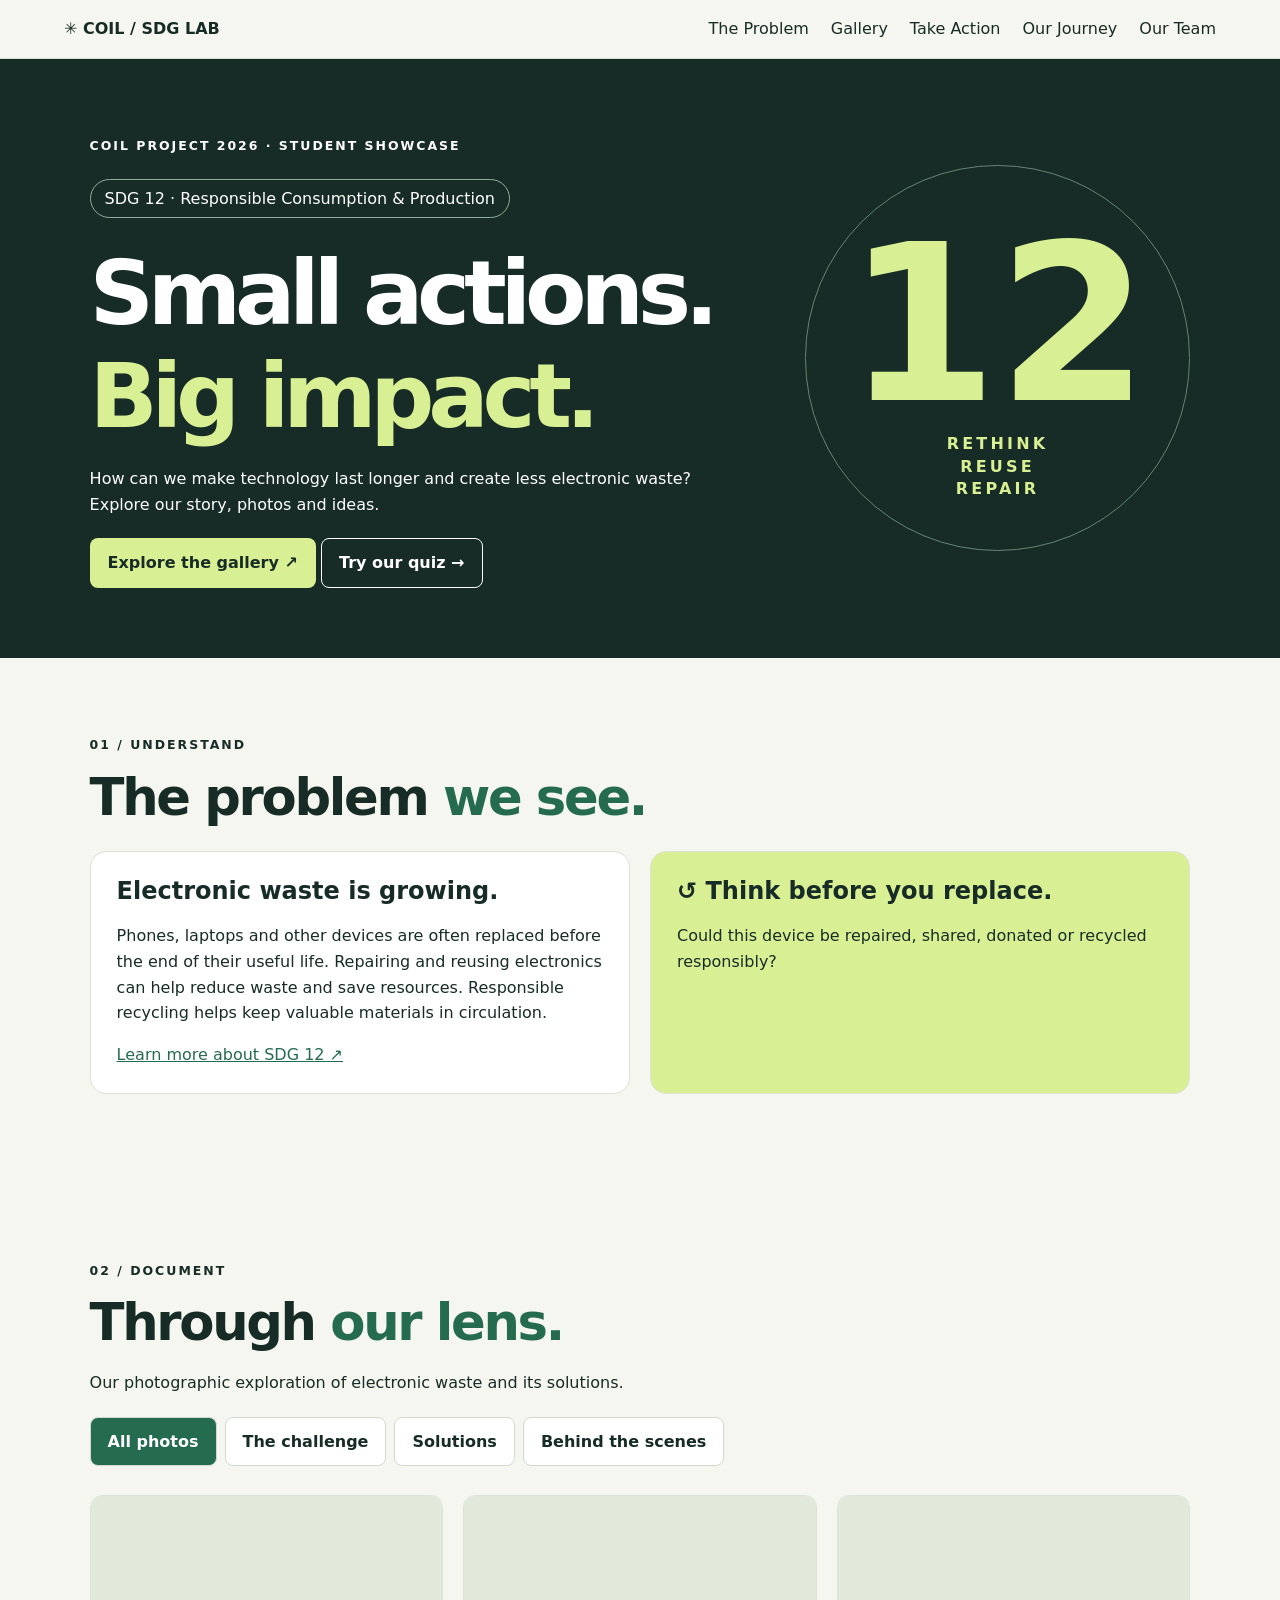
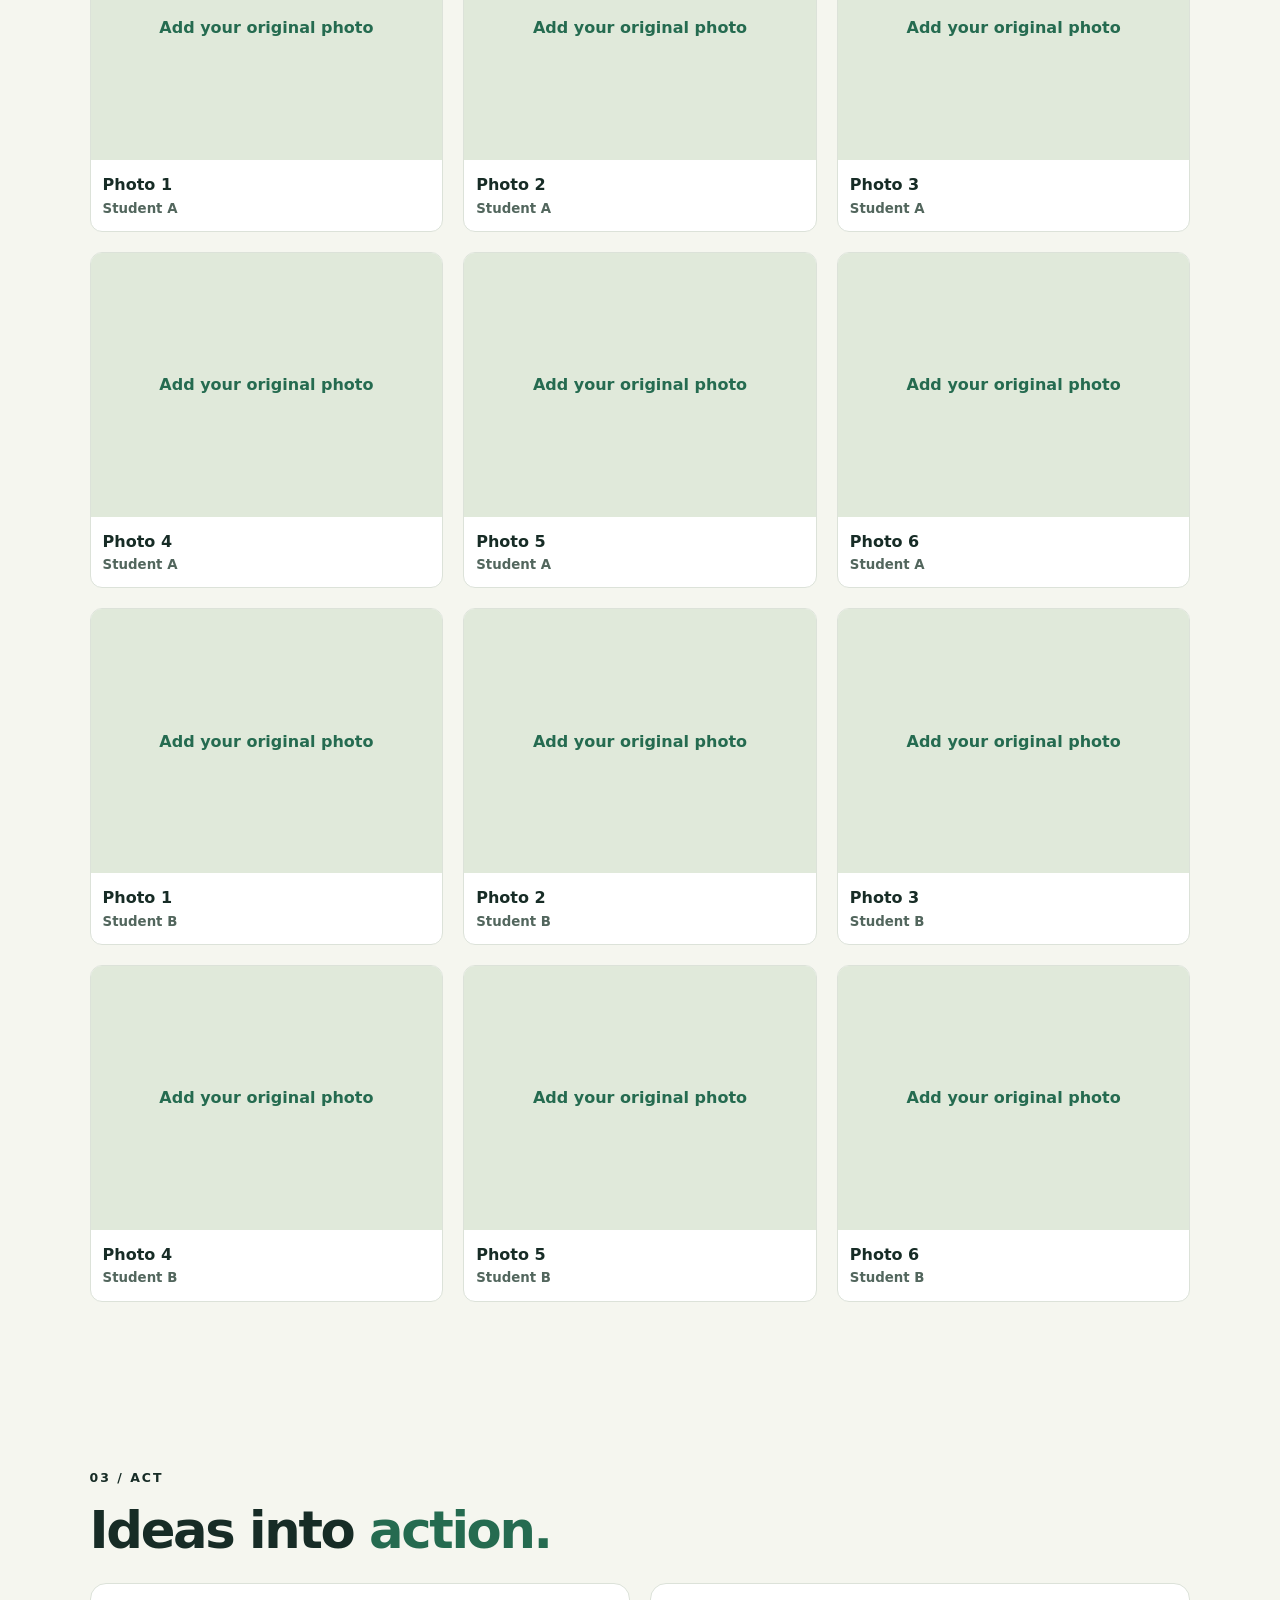
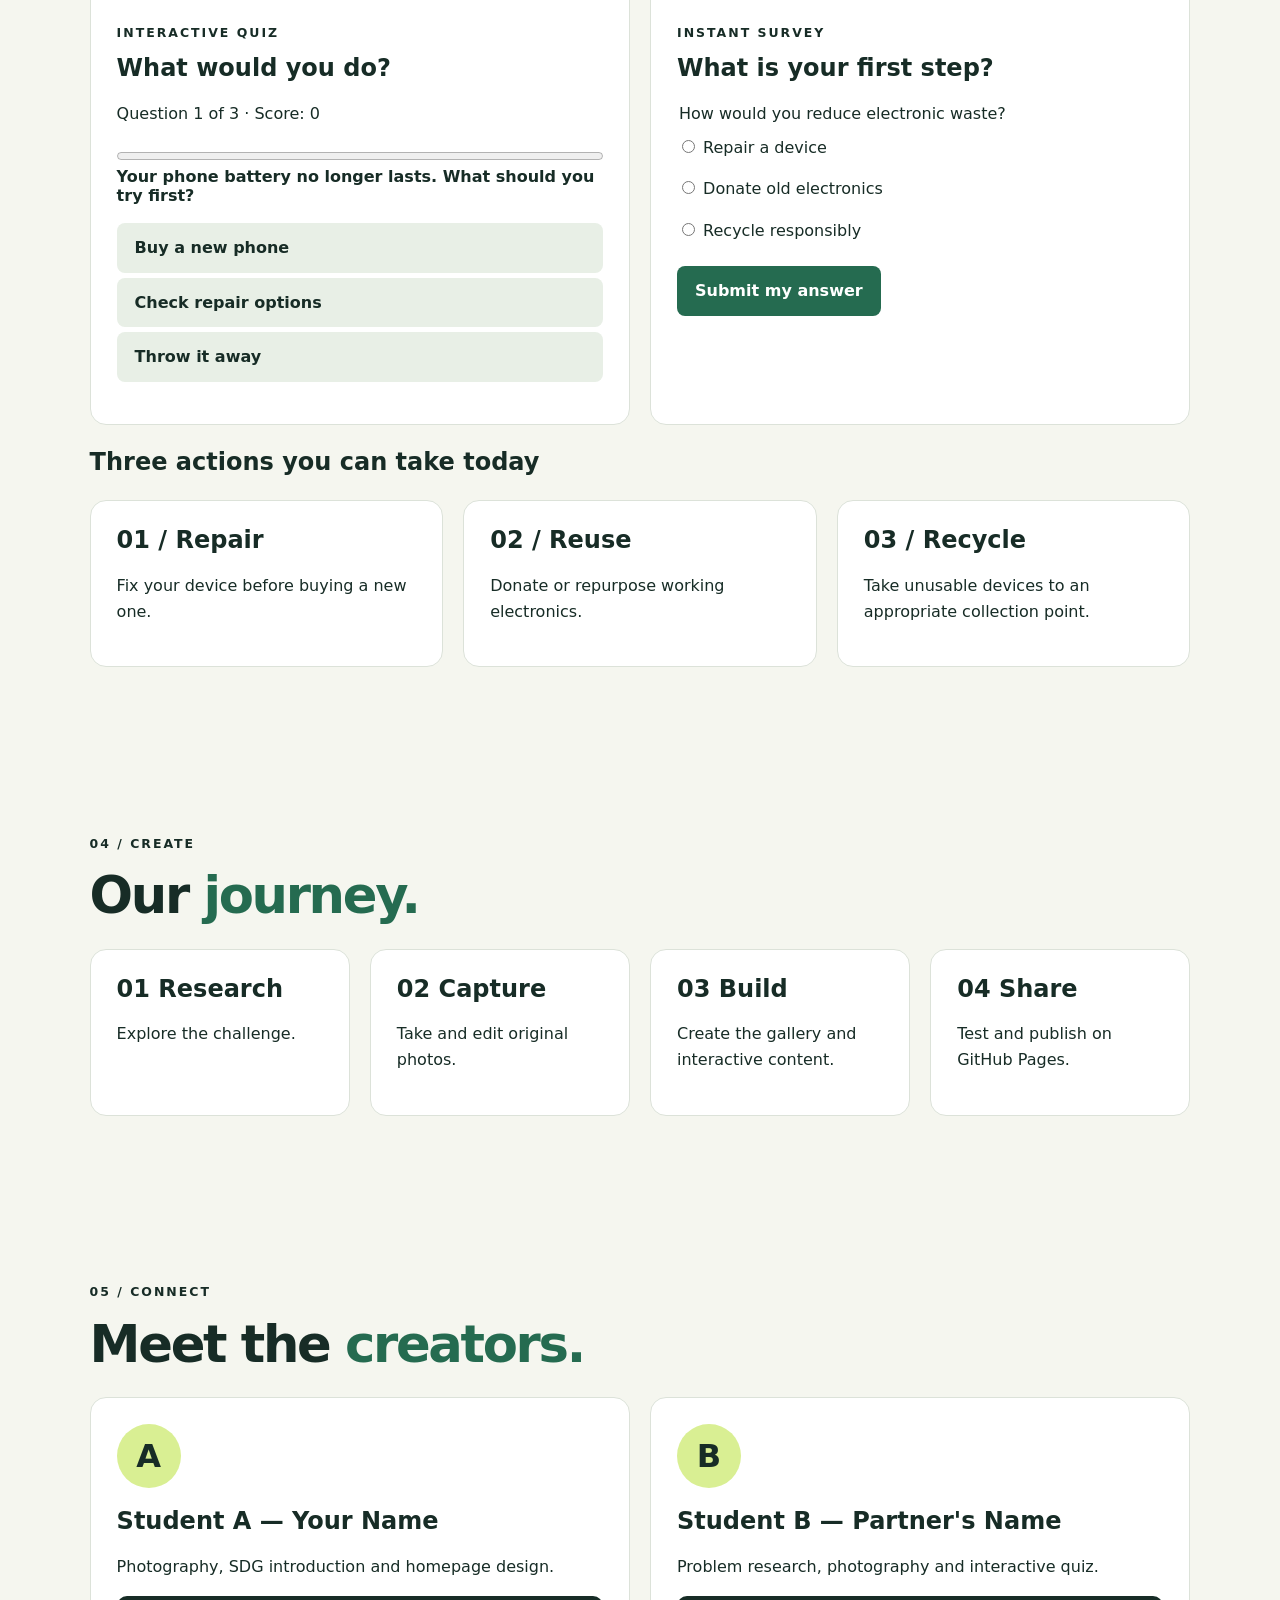
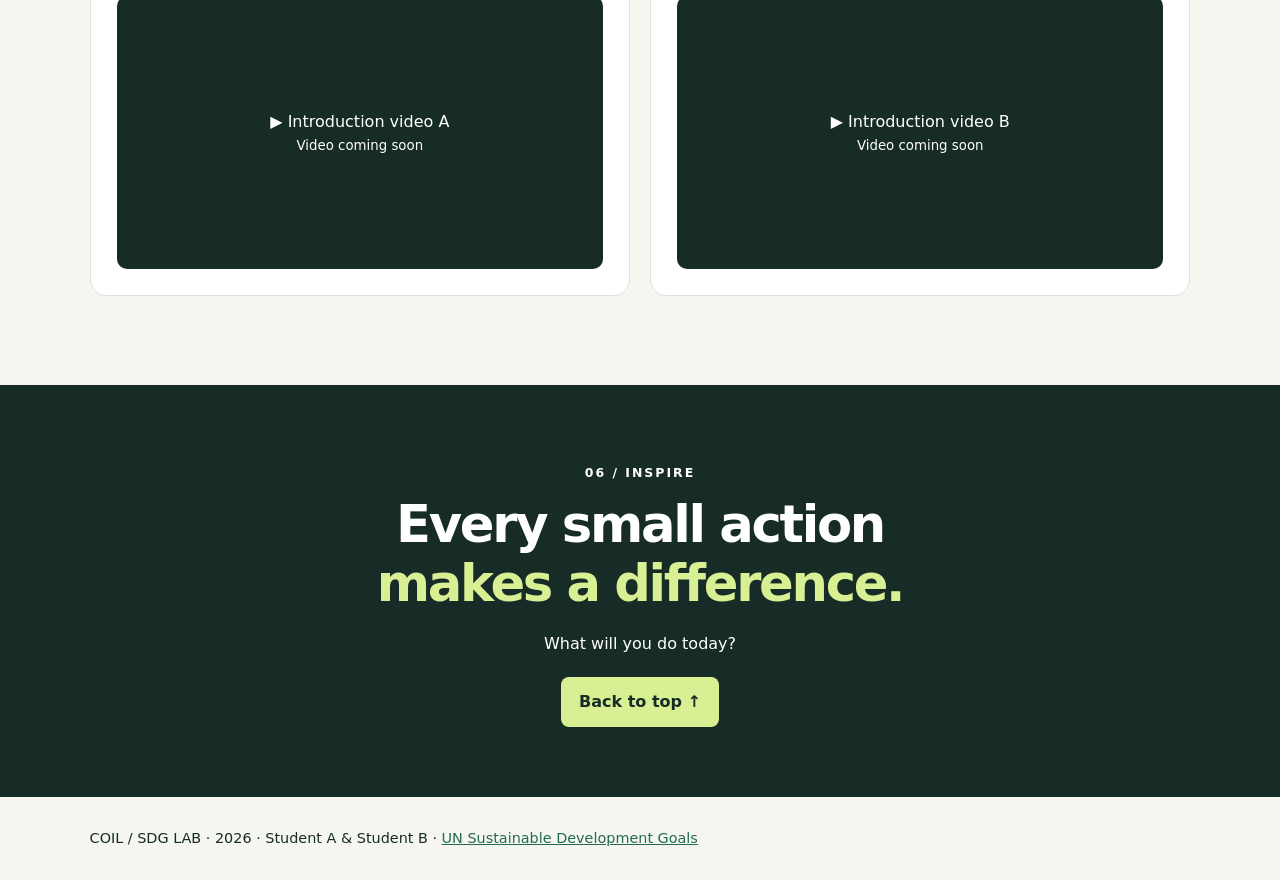
==== index.html @ 3cc5feb0 "Add files via upload" ====
<!DOCTYPE html>
<html lang="en"><head><meta charset="UTF-8"><meta name="viewport" content="width=device-width, initial-scale=1"><title>Our SDG Story | COIL 2026</title><link rel="stylesheet" href="style.css"><script src="gallery-data.js" defer></script><script src="script.js" defer></script></head><body>
<header><a class="brand" href="#home">✳ COIL / SDG LAB</a><button id="menu" aria-expanded="false" aria-controls="nav">☰ Menu</button><nav id="nav"><a href="#problem">The Problem</a><a href="#gallery">Gallery</a><a href="#solutions">Take Action</a><a href="#journey">Our Journey</a><a href="#team">Our Team</a></nav></header>
<main><section class="hero" id="home"><div><p class="kicker">COIL PROJECT 2026 · STUDENT SHOWCASE</p><span class="chip">SDG 12 · Responsible Consumption &amp; Production</span><h1>Small actions.<br><em>Big impact.</em></h1><p>How can we make technology last longer and create less electronic waste? Explore our story, photos and ideas.</p><a class="btn" href="#gallery">Explore the gallery ↗</a> <a class="btn outline" href="#solutions">Try our quiz →</a></div><div class="hero-art" aria-hidden="true">12<span>RETHINK<br>REUSE<br>REPAIR</span></div></section>
<section id="problem"><p class="kicker">01 / UNDERSTAND</p><h2>The problem <em>we see.</em></h2><div class="grid two"><article><h3>Electronic waste is growing.</h3><p>Phones, laptops and other devices are often replaced before the end of their useful life. Repairing and reusing electronics can help reduce waste and save resources. Responsible recycling helps keep valuable materials in circulation.</p><a href="https://sdgs.un.org/goals/goal12" target="_blank" rel="noopener">Learn more about SDG 12 ↗</a></article><article class="accent"><h3>↺ Think before you replace.</h3><p>Could this device be repaired, shared, donated or recycled responsibly?</p></article></div></section>
<section id="gallery"><p class="kicker">02 / DOCUMENT</p><h2>Through <em>our lens.</em></h2><p>Our photographic exploration of electronic waste and its solutions.</p><div class="filters" aria-label="Filter photographs"><button data-filter="all" aria-pressed="true">All photos</button><button data-filter="challenge" aria-pressed="false">The challenge</button><button data-filter="solutions" aria-pressed="false">Solutions</button><button data-filter="behind" aria-pressed="false">Behind the scenes</button></div><div id="photo-grid" class="grid photos"></div><dialog id="lightbox"><button id="close" aria-label="Close photo">×</button><img id="large-photo" alt=""><p id="caption"></p></dialog></section>
<section id="solutions"><p class="kicker">03 / ACT</p><h2>Ideas into <em>action.</em></h2><div class="grid two"><article><p class="kicker">INTERACTIVE QUIZ</p><h3>What would you do?</h3><p id="quiz-progress"></p><progress id="quiz-bar" max="3" value="0"></progress><h4 id="quiz-question"></h4><div id="quiz-options"></div><p id="feedback" aria-live="polite"></p><button id="next" hidden>Next →</button><button id="restart" hidden>Try again ↻</button></article><article><p class="kicker">INSTANT SURVEY</p><h3>What is your first step?</h3><form id="poll"><fieldset><legend>How would you reduce electronic waste?</legend><label><input required type="radio" name="vote" value="Repair"> Repair a device</label><label><input type="radio" name="vote" value="Donate"> Donate old electronics</label><label><input type="radio" name="vote" value="Recycle"> Recycle responsibly</label></fieldset><button type="submit">Submit my answer</button></form><div id="results" aria-live="polite" hidden><p>Demo results — this browser only.</p><div id="bars"></div><button id="reset">Reset demo votes</button></div></article></div><h3>Three actions you can take today</h3><div class="grid three"><article><h3>01 / Repair</h3><p>Fix your device before buying a new one.</p></article><article><h3>02 / Reuse</h3><p>Donate or repurpose working electronics.</p></article><article><h3>03 / Recycle</h3><p>Take unusable devices to an appropriate collection point.</p></article></div></section>
<section id="journey"><p class="kicker">04 / CREATE</p><h2>Our <em>journey.</em></h2><div class="grid four"><article><h3>01 Research</h3><p>Explore the challenge.</p></article><article><h3>02 Capture</h3><p>Take and edit original photos.</p></article><article><h3>03 Build</h3><p>Create the gallery and interactive content.</p></article><article><h3>04 Share</h3><p>Test and publish on GitHub Pages.</p></article></div></section>
<section id="team"><p class="kicker">05 / CONNECT</p><h2>Meet the <em>creators.</em></h2><div class="grid two"><article><div class="avatar">A</div><h3>Student A — Your Name</h3><p>Photography, SDG introduction and homepage design.</p><!-- Replace this placeholder with your video iframe or video element. --><div class="video">▶ Introduction video A<br><small>Video coming soon</small></div></article><article><div class="avatar">B</div><h3>Student B — Partner's Name</h3><p>Problem research, photography and interactive quiz.</p><!-- Replace this placeholder with your video iframe or video element. --><div class="video">▶ Introduction video B<br><small>Video coming soon</small></div></article></div></section>
<section class="closing"><p class="kicker">06 / INSPIRE</p><h2>Every small action<br><em>makes a difference.</em></h2><p>What will you do today?</p><a class="btn" href="#home">Back to top ↑</a></section></main><footer>COIL / SDG LAB · 2026 · Student A &amp; Student B · <a href="https://sdgs.un.org/goals">UN Sustainable Development Goals</a></footer></body></html>
---- style.css ----
:root{--ink:#172c26;--green:#256b50;--lime:#d9ef93;--paper:#f5f6ef;--white:#fff}*{box-sizing:border-box}html{scroll-behavior:smooth;scroll-padding-top:80px}body{margin:0;background:var(--paper);color:var(--ink);font:16px/1.6 system-ui,sans-serif}header{position:sticky;top:0;z-index:3;background:var(--paper);display:flex;justify-content:space-between;align-items:center;padding:16px 5%;border-bottom:1px solid #d8dfd6;gap:20px}a{color:var(--green)}header a{text-decoration:none;color:var(--ink)}.brand{font-weight:900;white-space:nowrap}nav{display:flex;gap:22px}#menu{display:none}section{padding:65px 7%;max-width:1500px;margin:auto}h1,h2,h3,h4{line-height:1.15;margin:0 0 18px}h1{font-size:clamp(3rem,7vw,7rem);letter-spacing:-.07em}h2{font-size:clamp(2rem,4vw,4rem);letter-spacing:-.045em}h3{font-size:1.5rem}em{font-style:normal;color:var(--green)}.hero,.closing{background:var(--ink);color:white;max-width:none}.hero{display:grid;grid-template-columns:1.4fr .8fr;align-items:center;gap:40px;min-height:550px}.hero em,.closing em{color:var(--lime)}.hero p{max-width:650px}.hero-art{font-size:clamp(5rem,17vw,15rem);line-height:1;font-weight:900;color:var(--lime);border:1px solid #658477;border-radius:50%;aspect-ratio:1;display:grid;place-content:center;text-align:center}.hero-art span{font-size:1rem;letter-spacing:.2em;line-height:1.4}.kicker{font-size:.78rem;font-weight:800;letter-spacing:.16em}.chip{display:inline-block;border:1px solid #90ad9e;border-radius:30px;padding:6px 14px;margin:10px 0 24px}.btn,button{display:inline-block;background:var(--green);color:white;border:1px solid transparent;border-radius:8px;padding:11px 17px;font:inherit;font-weight:650;text-decoration:none;cursor:pointer;margin:5px 0}.hero .btn,.closing .btn{background:var(--lime);color:var(--ink)}.hero .outline{background:transparent;color:white;border-color:white}button:hover,.btn:hover{filter:brightness(.9)}button:focus-visible,a:focus-visible{outline:3px solid #d18b22;outline-offset:3px}.grid{display:grid;gap:20px;margin:24px 0}.two{grid-template-columns:repeat(2,minmax(0,1fr))}.three,.photos{grid-template-columns:repeat(3,minmax(0,1fr))}.four{grid-template-columns:repeat(4,minmax(0,1fr))}article{background:white;border:1px solid #dce2d9;border-radius:16px;padding:26px}.accent{background:var(--lime)}.filters{display:flex;flex-wrap:wrap;gap:8px}.filters button{background:white;color:var(--ink);border-color:#d0d9d0}.filters button[aria-pressed=true]{background:var(--green);color:white}.photo{padding:0;overflow:hidden;text-align:left;color:var(--ink);background:white;border:1px solid #dce2d9;width:100%;margin:0;border-radius:12px}.photo img{display:block;width:100%;aspect-ratio:4/3;object-fit:cover}.photo span{display:block;padding:12px}.photo small{display:block;color:#52665d}.placeholder{display:grid;place-content:center;aspect-ratio:4/3;background:#e0e9da;text-align:center;padding:20px;color:var(--green)}dialog{border:0;border-radius:15px;max-width:min(90vw,850px);width:850px;background:var(--paper);color:var(--ink)}dialog::backdrop{background:#000b}dialog img{width:100%;max-height:70vh;object-fit:contain}#close{float:right}#quiz-options button{display:block;width:100%;text-align:left;background:#e8efe6;color:var(--ink)}#quiz-options button.correct{background:#bce6ba}#quiz-options button.wrong{background:#f5c4bf}progress{width:100%;accent-color:var(--green)}fieldset{border:0;padding:0;margin:0 0 10px}label{display:block;padding:8px 0}.bar{background:#e1e9df;border-radius:8px;overflow:hidden;height:12px;margin-bottom:12px}.bar div{height:100%;background:var(--green)}.avatar{background:var(--lime);border-radius:50%;width:64px;height:64px;display:grid;place-items:center;font-size:2rem;font-weight:900;margin-bottom:20px}.video{background:var(--ink);color:white;aspect-ratio:16/9;display:grid;place-content:center;text-align:center;border-radius:10px}iframe,video{width:100%;aspect-ratio:16/9;border:0}.closing{text-align:center}footer{padding:30px 7%;font-size:.9rem}[hidden]{display:none!important}@media(max-width:800px){#menu{display:block}nav{display:none;position:absolute;top:100%;left:0;right:0;background:var(--paper);padding:20px;flex-direction:column}nav.open{display:flex}.hero{grid-template-columns:1fr}.hero-art{max-width:230px}.photos,.four,.three{grid-template-columns:repeat(2,minmax(0,1fr))}}@media(max-width:500px){.two,.three,.four,.photos{grid-template-columns:1fr}section{padding:45px 6%}article{padding:20px}}@media(prefers-reduced-motion:reduce){html{scroll-behavior:auto}}
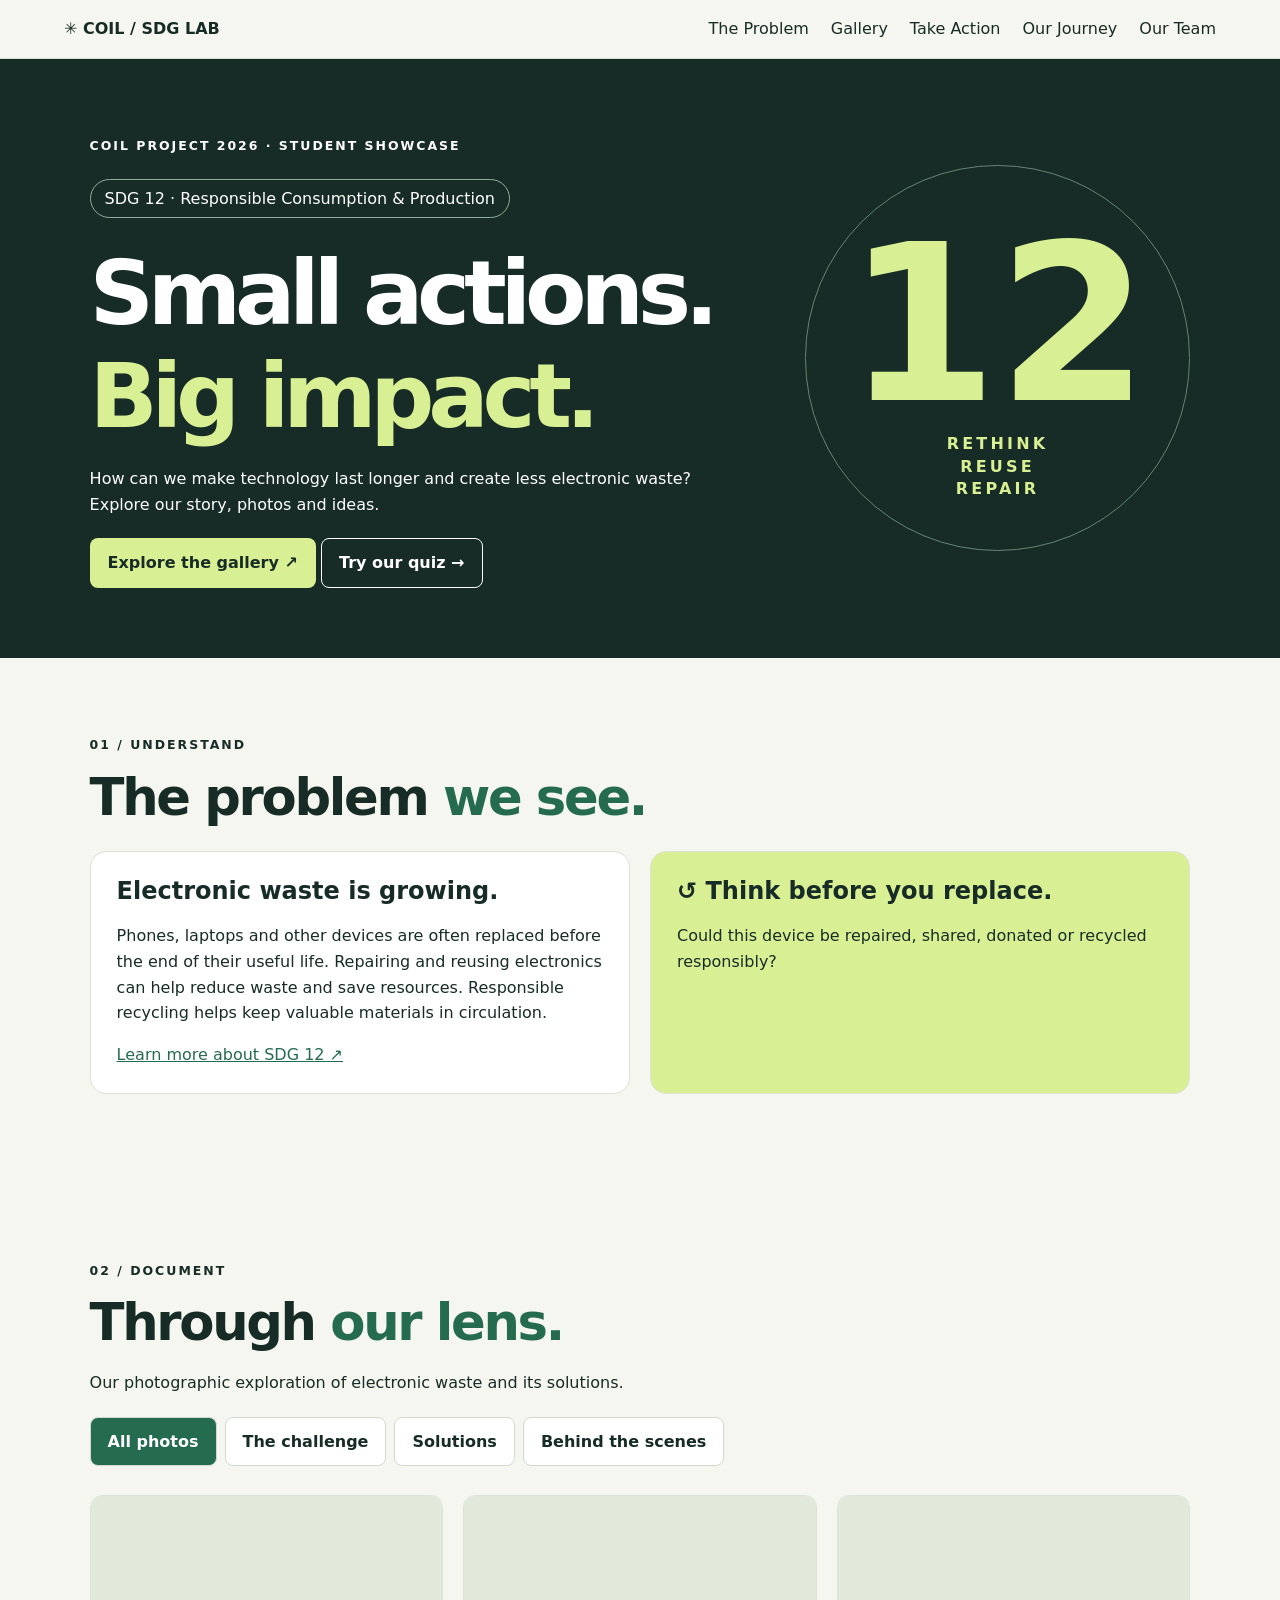
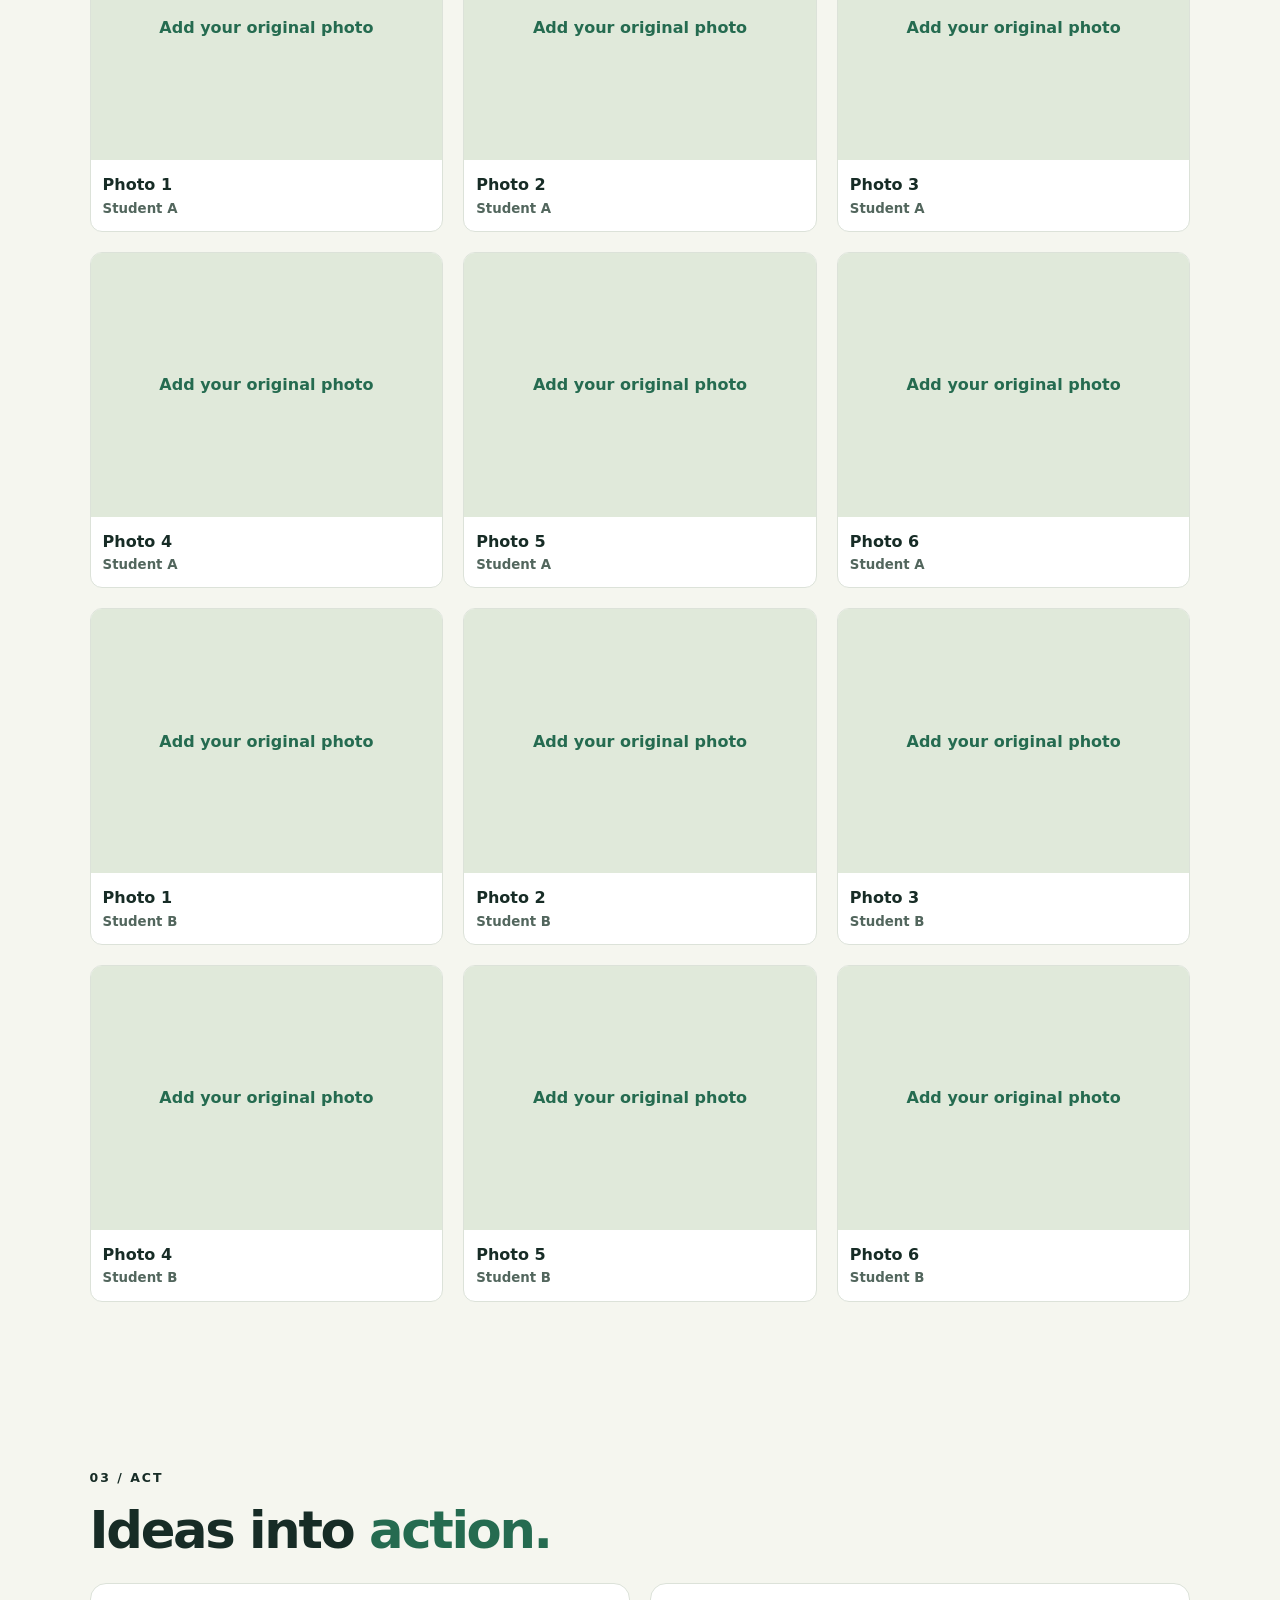
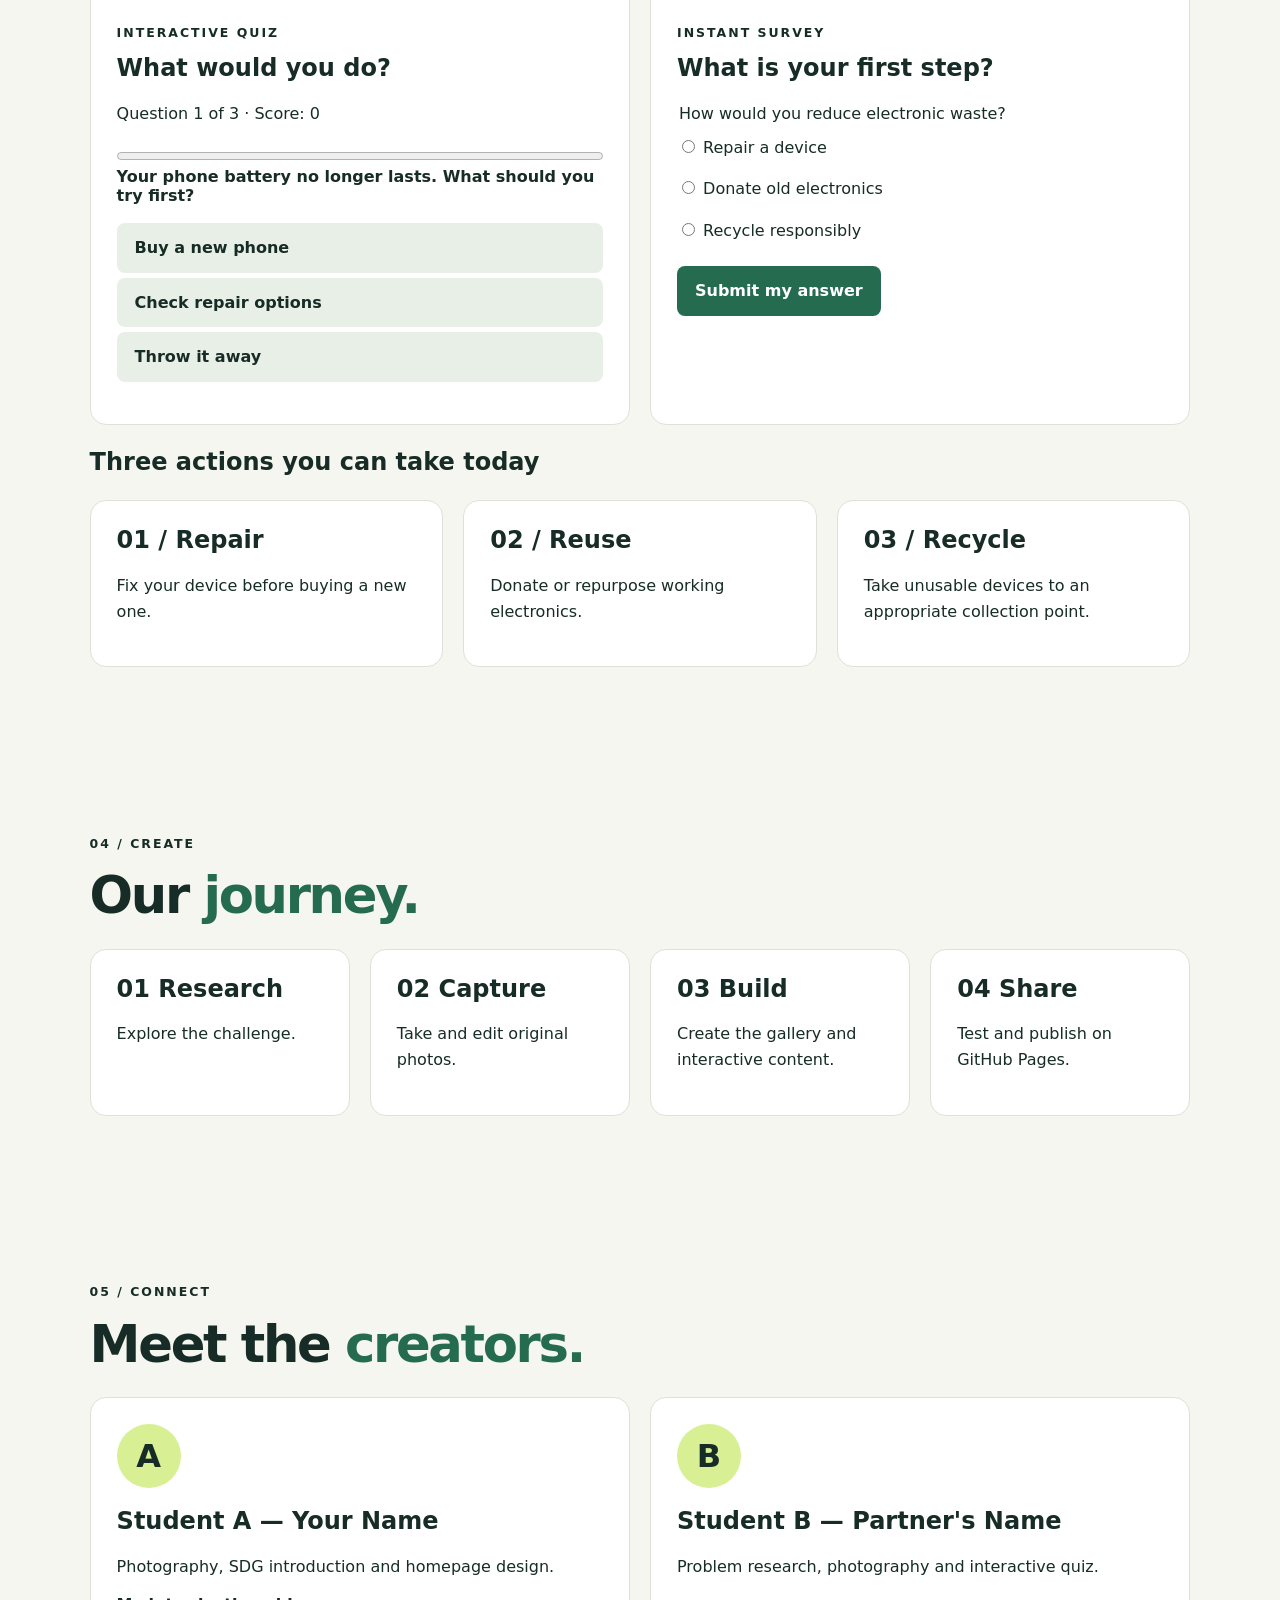
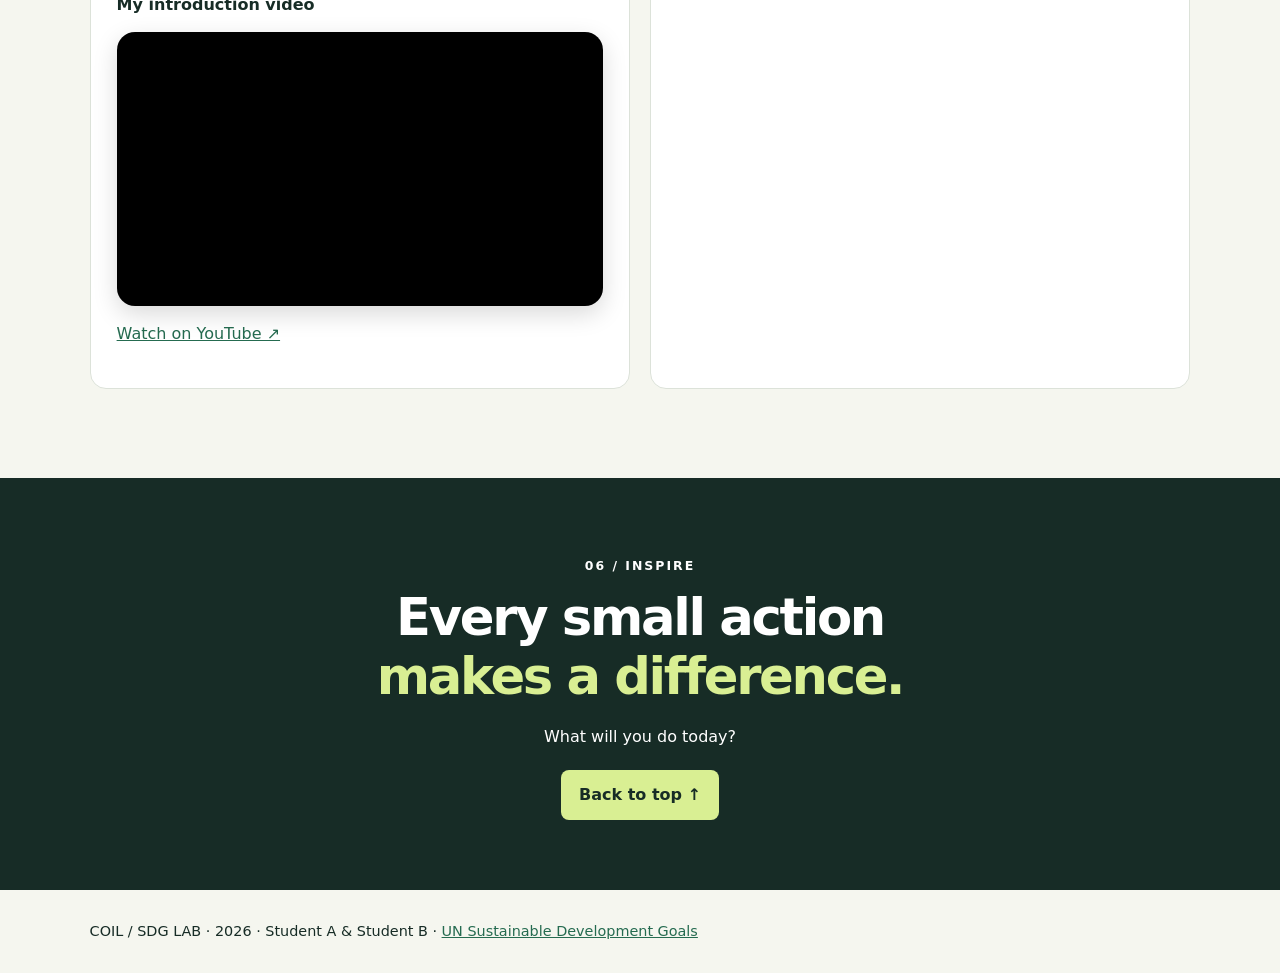
==== commit 6e5ebeb5: "Expand index.html with additional project content The HTML structure has been expanded significantly" ====
--- a/index.html
+++ b/index.html
@@ -1,10 +1,297 @@
+
 <!DOCTYPE html>
-<html lang="en"><head><meta charset="UTF-8"><meta name="viewport" content="width=device-width, initial-scale=1"><title>Our SDG Story | COIL 2026</title><link rel="stylesheet" href="style.css"><script src="gallery-data.js" defer></script><script src="script.js" defer></script></head><body>
-<header><a class="brand" href="#home">✳ COIL / SDG LAB</a><button id="menu" aria-expanded="false" aria-controls="nav">☰ Menu</button><nav id="nav"><a href="#problem">The Problem</a><a href="#gallery">Gallery</a><a href="#solutions">Take Action</a><a href="#journey">Our Journey</a><a href="#team">Our Team</a></nav></header>
-<main><section class="hero" id="home"><div><p class="kicker">COIL PROJECT 2026 · STUDENT SHOWCASE</p><span class="chip">SDG 12 · Responsible Consumption &amp; Production</span><h1>Small actions.<br><em>Big impact.</em></h1><p>How can we make technology last longer and create less electronic waste? Explore our story, photos and ideas.</p><a class="btn" href="#gallery">Explore the gallery ↗</a> <a class="btn outline" href="#solutions">Try our quiz →</a></div><div class="hero-art" aria-hidden="true">12<span>RETHINK<br>REUSE<br>REPAIR</span></div></section>
-<section id="problem"><p class="kicker">01 / UNDERSTAND</p><h2>The problem <em>we see.</em></h2><div class="grid two"><article><h3>Electronic waste is growing.</h3><p>Phones, laptops and other devices are often replaced before the end of their useful life. Repairing and reusing electronics can help reduce waste and save resources. Responsible recycling helps keep valuable materials in circulation.</p><a href="https://sdgs.un.org/goals/goal12" target="_blank" rel="noopener">Learn more about SDG 12 ↗</a></article><article class="accent"><h3>↺ Think before you replace.</h3><p>Could this device be repaired, shared, donated or recycled responsibly?</p></article></div></section>
-<section id="gallery"><p class="kicker">02 / DOCUMENT</p><h2>Through <em>our lens.</em></h2><p>Our photographic exploration of electronic waste and its solutions.</p><div class="filters" aria-label="Filter photographs"><button data-filter="all" aria-pressed="true">All photos</button><button data-filter="challenge" aria-pressed="false">The challenge</button><button data-filter="solutions" aria-pressed="false">Solutions</button><button data-filter="behind" aria-pressed="false">Behind the scenes</button></div><div id="photo-grid" class="grid photos"></div><dialog id="lightbox"><button id="close" aria-label="Close photo">×</button><img id="large-photo" alt=""><p id="caption"></p></dialog></section>
-<section id="solutions"><p class="kicker">03 / ACT</p><h2>Ideas into <em>action.</em></h2><div class="grid two"><article><p class="kicker">INTERACTIVE QUIZ</p><h3>What would you do?</h3><p id="quiz-progress"></p><progress id="quiz-bar" max="3" value="0"></progress><h4 id="quiz-question"></h4><div id="quiz-options"></div><p id="feedback" aria-live="polite"></p><button id="next" hidden>Next →</button><button id="restart" hidden>Try again ↻</button></article><article><p class="kicker">INSTANT SURVEY</p><h3>What is your first step?</h3><form id="poll"><fieldset><legend>How would you reduce electronic waste?</legend><label><input required type="radio" name="vote" value="Repair"> Repair a device</label><label><input type="radio" name="vote" value="Donate"> Donate old electronics</label><label><input type="radio" name="vote" value="Recycle"> Recycle responsibly</label></fieldset><button type="submit">Submit my answer</button></form><div id="results" aria-live="polite" hidden><p>Demo results — this browser only.</p><div id="bars"></div><button id="reset">Reset demo votes</button></div></article></div><h3>Three actions you can take today</h3><div class="grid three"><article><h3>01 / Repair</h3><p>Fix your device before buying a new one.</p></article><article><h3>02 / Reuse</h3><p>Donate or repurpose working electronics.</p></article><article><h3>03 / Recycle</h3><p>Take unusable devices to an appropriate collection point.</p></article></div></section>
-<section id="journey"><p class="kicker">04 / CREATE</p><h2>Our <em>journey.</em></h2><div class="grid four"><article><h3>01 Research</h3><p>Explore the challenge.</p></article><article><h3>02 Capture</h3><p>Take and edit original photos.</p></article><article><h3>03 Build</h3><p>Create the gallery and interactive content.</p></article><article><h3>04 Share</h3><p>Test and publish on GitHub Pages.</p></article></div></section>
-<section id="team"><p class="kicker">05 / CONNECT</p><h2>Meet the <em>creators.</em></h2><div class="grid two"><article><div class="avatar">A</div><h3>Student A — Your Name</h3><p>Photography, SDG introduction and homepage design.</p><!-- Replace this placeholder with your video iframe or video element. --><div class="video">▶ Introduction video A<br><small>Video coming soon</small></div></article><article><div class="avatar">B</div><h3>Student B — Partner's Name</h3><p>Problem research, photography and interactive quiz.</p><!-- Replace this placeholder with your video iframe or video element. --><div class="video">▶ Introduction video B<br><small>Video coming soon</small></div></article></div></section>
-<section class="closing"><p class="kicker">06 / INSPIRE</p><h2>Every small action<br><em>makes a difference.</em></h2><p>What will you do today?</p><a class="btn" href="#home">Back to top ↑</a></section></main><footer>COIL / SDG LAB · 2026 · Student A &amp; Student B · <a href="https://sdgs.un.org/goals">UN Sustainable Development Goals</a></footer></body></html>
+<html lang="en">
+<head>
+    <meta charset="UTF-8">
+    <meta name="viewport" content="width=device-width, initial-scale=1">
+    <title>Our SDG Story | COIL 2026</title>
+    <link rel="stylesheet" href="style.css">
+    <script src="gallery-data.js" defer></script>
+    <script src="script.js" defer></script>
+</head>
+
+<body>
+
+<header>
+    <a class="brand" href="#home">✳ COIL / SDG LAB</a>
+    <button id="menu" aria-expanded="false" aria-controls="nav">☰ Menu</button>
+    <nav id="nav">
+        <a href="#problem">The Problem</a>
+        <a href="#gallery">Gallery</a>
+        <a href="#solutions">Take Action</a>
+        <a href="#journey">Our Journey</a>
+        <a href="#team">Our Team</a>
+    </nav>
+</header>
+
+<main>
+
+    <!-- HOME -->
+
+    <section class="hero" id="home">
+        <div>
+            <p class="kicker">COIL PROJECT 2026 · STUDENT SHOWCASE</p>
+            <span class="chip">SDG 12 · Responsible Consumption &amp; Production</span>
+
+            <h1>Small actions.<br><em>Big impact.</em></h1>
+
+            <p>How can we make technology last longer and create less electronic waste? Explore our story, photos and ideas.</p>
+
+            <a class="btn" href="#gallery">Explore the gallery ↗</a>
+            <a class="btn outline" href="#solutions">Try our quiz →</a>
+        </div>
+
+        <div class="hero-art" aria-hidden="true">
+            12
+            <span>RETHINK<br>REUSE<br>REPAIR</span>
+        </div>
+    </section>
+
+    <!-- THE PROBLEM -->
+
+    <section id="problem">
+        <p class="kicker">01 / UNDERSTAND</p>
+        <h2>The problem <em>we see.</em></h2>
+
+        <div class="grid two">
+            <article>
+                <h3>Electronic waste is growing.</h3>
+
+                <p>Phones, laptops and other devices are often replaced before the end of their useful life. Repairing and reusing electronics can help reduce waste and save resources. Responsible recycling helps keep valuable materials in circulation.</p>
+
+                <a href="https://sdgs.un.org/goals/goal12" target="_blank" rel="noopener">
+                    Learn more about SDG 12 ↗
+                </a>
+            </article>
+
+            <article class="accent">
+                <h3>↺ Think before you replace.</h3>
+                <p>Could this device be repaired, shared, donated or recycled responsibly?</p>
+            </article>
+        </div>
+    </section>
+
+    <!-- PHOTO GALLERY -->
+
+    <section id="gallery">
+        <p class="kicker">02 / DOCUMENT</p>
+        <h2>Through <em>our lens.</em></h2>
+
+        <p>Our photographic exploration of electronic waste and its solutions.</p>
+
+        <div class="filters" aria-label="Filter photographs">
+            <button data-filter="all" aria-pressed="true">All photos</button>
+            <button data-filter="challenge" aria-pressed="false">The challenge</button>
+            <button data-filter="solutions" aria-pressed="false">Solutions</button>
+            <button data-filter="behind" aria-pressed="false">Behind the scenes</button>
+        </div>
+
+        <div id="photo-grid" class="grid photos"></div>
+
+        <dialog id="lightbox">
+            <button id="close" aria-label="Close photo">×</button>
+            <img id="large-photo" alt="">
+            <p id="caption"></p>
+        </dialog>
+    </section>
+
+    <!-- QUIZ AND SURVEY -->
+
+    <section id="solutions">
+        <p class="kicker">03 / ACT</p>
+        <h2>Ideas into <em>action.</em></h2>
+
+        <div class="grid two">
+
+            <article>
+                <p class="kicker">INTERACTIVE QUIZ</p>
+                <h3>What would you do?</h3>
+
+                <p id="quiz-progress"></p>
+                <progress id="quiz-bar" max="3" value="0"></progress>
+
+                <h4 id="quiz-question"></h4>
+                <div id="quiz-options"></div>
+
+                <p id="feedback" aria-live="polite"></p>
+
+                <button id="next" hidden>Next →</button>
+                <button id="restart" hidden>Try again ↻</button>
+            </article>
+
+            <article>
+                <p class="kicker">INSTANT SURVEY</p>
+                <h3>What is your first step?</h3>
+
+                <form id="poll">
+                    <fieldset>
+                        <legend>How would you reduce electronic waste?</legend>
+
+                        <label>
+                            <input required type="radio" name="vote" value="Repair">
+                            Repair a device
+                        </label>
+
+                        <label>
+                            <input type="radio" name="vote" value="Donate">
+                            Donate old electronics
+                        </label>
+
+                        <label>
+                            <input type="radio" name="vote" value="Recycle">
+                            Recycle responsibly
+                        </label>
+                    </fieldset>
+
+                    <button type="submit">Submit my answer</button>
+                </form>
+
+                <div id="results" aria-live="polite" hidden>
+                    <p>Demo results — this browser only.</p>
+                    <div id="bars"></div>
+                    <button id="reset">Reset demo votes</button>
+                </div>
+            </article>
+
+        </div>
+
+        <h3>Three actions you can take today</h3>
+
+        <div class="grid three">
+            <article>
+                <h3>01 / Repair</h3>
+                <p>Fix your device before buying a new one.</p>
+            </article>
+
+            <article>
+                <h3>02 / Reuse</h3>
+                <p>Donate or repurpose working electronics.</p>
+            </article>
+
+            <article>
+                <h3>03 / Recycle</h3>
+                <p>Take unusable devices to an appropriate collection point.</p>
+            </article>
+        </div>
+    </section>
+
+    <!-- OUR JOURNEY -->
+
+    <section id="journey">
+        <p class="kicker">04 / CREATE</p>
+        <h2>Our <em>journey.</em></h2>
+
+        <div class="grid four">
+            <article>
+                <h3>01 Research</h3>
+                <p>Explore the challenge.</p>
+            </article>
+
+            <article>
+                <h3>02 Capture</h3>
+                <p>Take and edit original photos.</p>
+            </article>
+
+            <article>
+                <h3>03 Build</h3>
+                <p>Create the gallery and interactive content.</p>
+            </article>
+
+            <article>
+                <h3>04 Share</h3>
+                <p>Test and publish on GitHub Pages.</p>
+            </article>
+        </div>
+    </section>
+
+    <!-- OUR TEAM -->
+
+    <section id="team">
+        <p class="kicker">05 / CONNECT</p>
+        <h2>Meet the <em>creators.</em></h2>
+
+        <div class="grid two">
+
+            <!-- STUDENT A -->
+
+            <article>
+                <div class="avatar">A</div>
+
+                <h3>Student A — Your Name</h3>
+                <p>Photography, SDG introduction and homepage design.</p>
+
+                <h4>My introduction video</h4>
+
+                <div style="
+                    position: relative;
+                    width: 100%;
+                    aspect-ratio: 16 / 9;
+                    overflow: hidden;
+                    border-radius: 18px;
+                    background: #000;
+                    box-shadow: 0 8px 25px rgba(0,0,0,0.15);
+                ">
+                    <iframe
+                        src="https://www.youtube.com/embed/I-_D9-cRi_s"
+                        title="Student A introduction video"
+                        style="
+                            position: absolute;
+                            top: 0;
+                            left: 0;
+                            width: 100%;
+                            height: 100%;
+                            border: 0;
+                        "
+                        loading="lazy"
+                        referrerpolicy="strict-origin-when-cross-origin"
+                        allow="accelerometer; autoplay; clipboard-write; encrypted-media; gyroscope; picture-in-picture; web-share"
+                        allowfullscreen>
+                    </iframe>
+                </div>
+
+                <p style="margin-top: 15px;">
+                    <a href="https://youtu.be/I-_D9-cRi_s"
+                       target="_blank"
+                       rel="noopener noreferrer">
+                        Watch on YouTube ↗
+                    </a>
+                </p>
+
+            </article>
+
+            <!-- STUDENT B — WITHOUT VIDEO -->
+
+            <article>
+                <div class="avatar">B</div>
+
+                <h3>Student B — Partner's Name</h3>
+
+                <p>Problem research, photography and interactive quiz.</p>
+            </article>
+
+        </div>
+    </section>
+
+    <!-- FINAL MESSAGE -->
+
+    <section class="closing">
+        <p class="kicker">06 / INSPIRE</p>
+
+        <h2>Every small action<br><em>makes a difference.</em></h2>
+
+        <p>What will you do today?</p>
+
+        <a class="btn" href="#home">Back to top ↑</a>
+    </section>
+
+</main>
+
+<footer>
+    COIL / SDG LAB · 2026 · Student A &amp; Student B ·
+    <a href="https://sdgs.un.org/goals">
+        UN Sustainable Development Goals
+    </a>
+</footer>
+
+</body>
+</html>
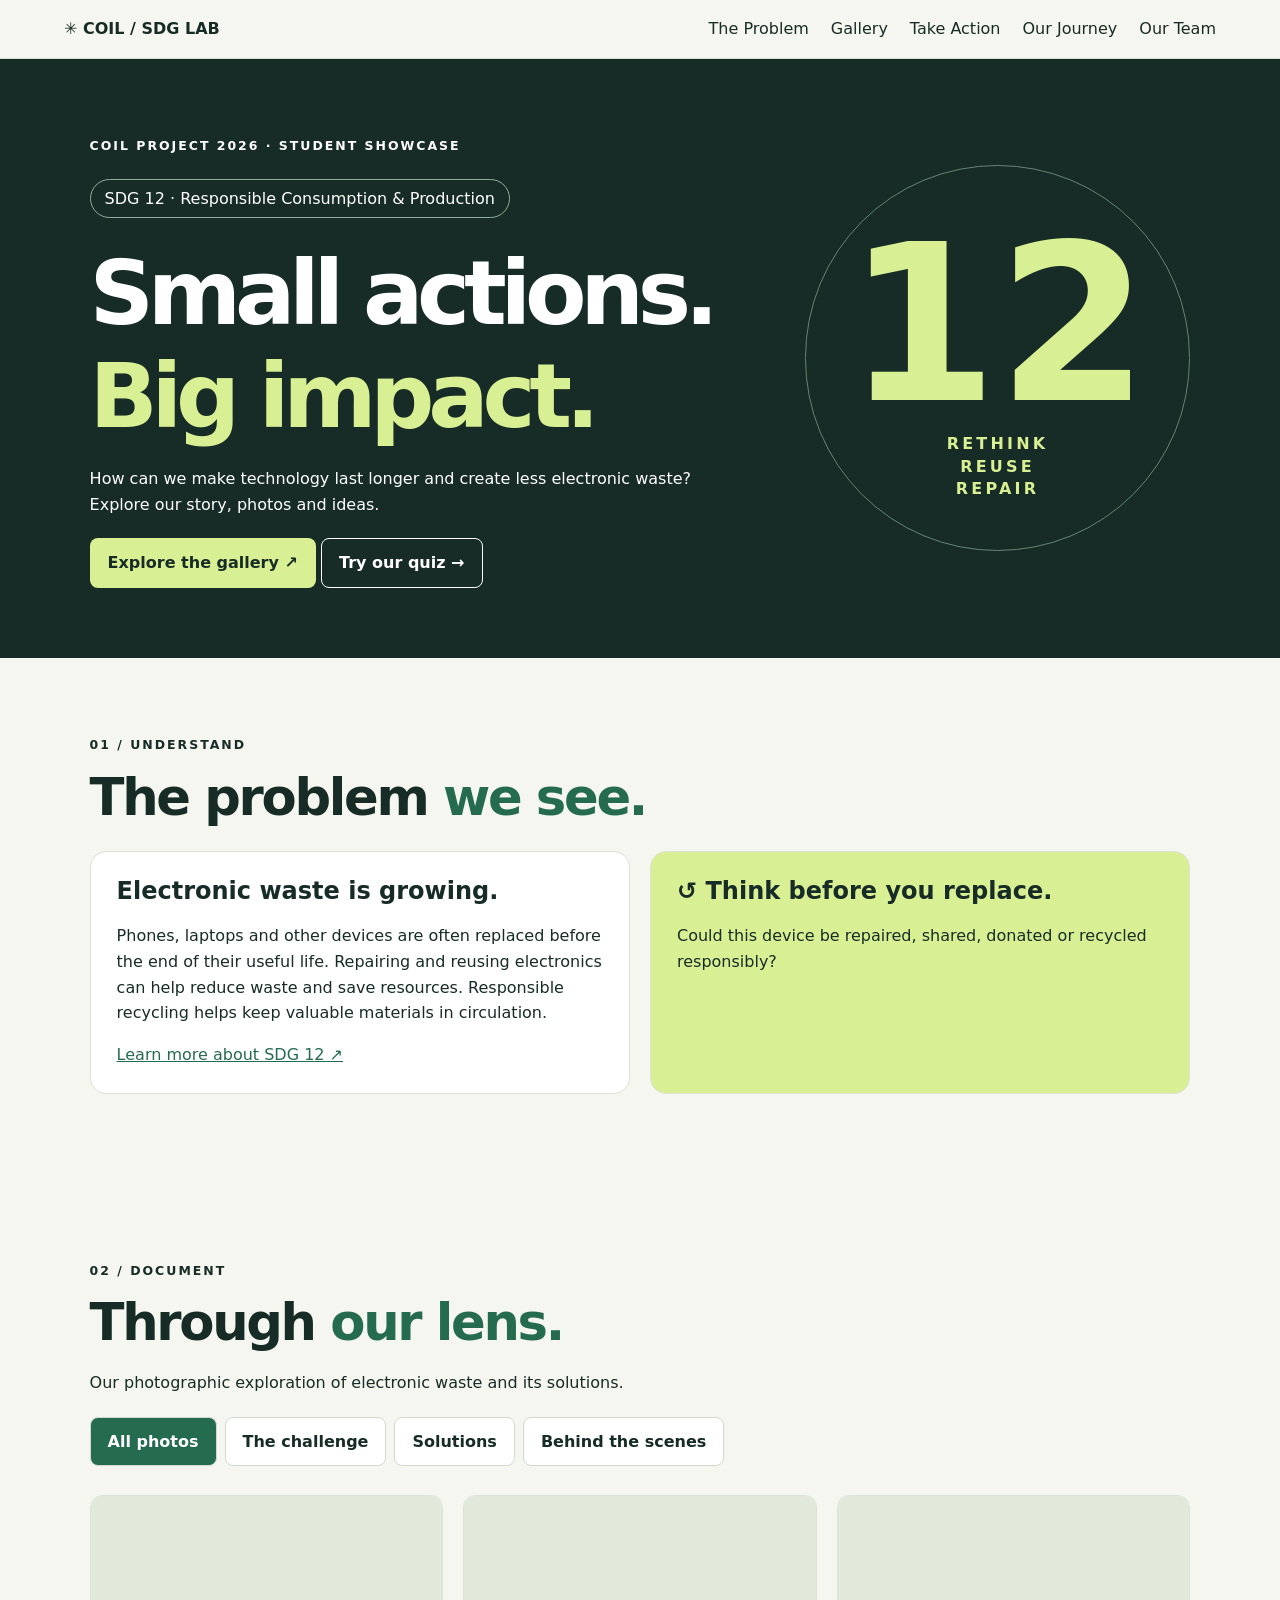
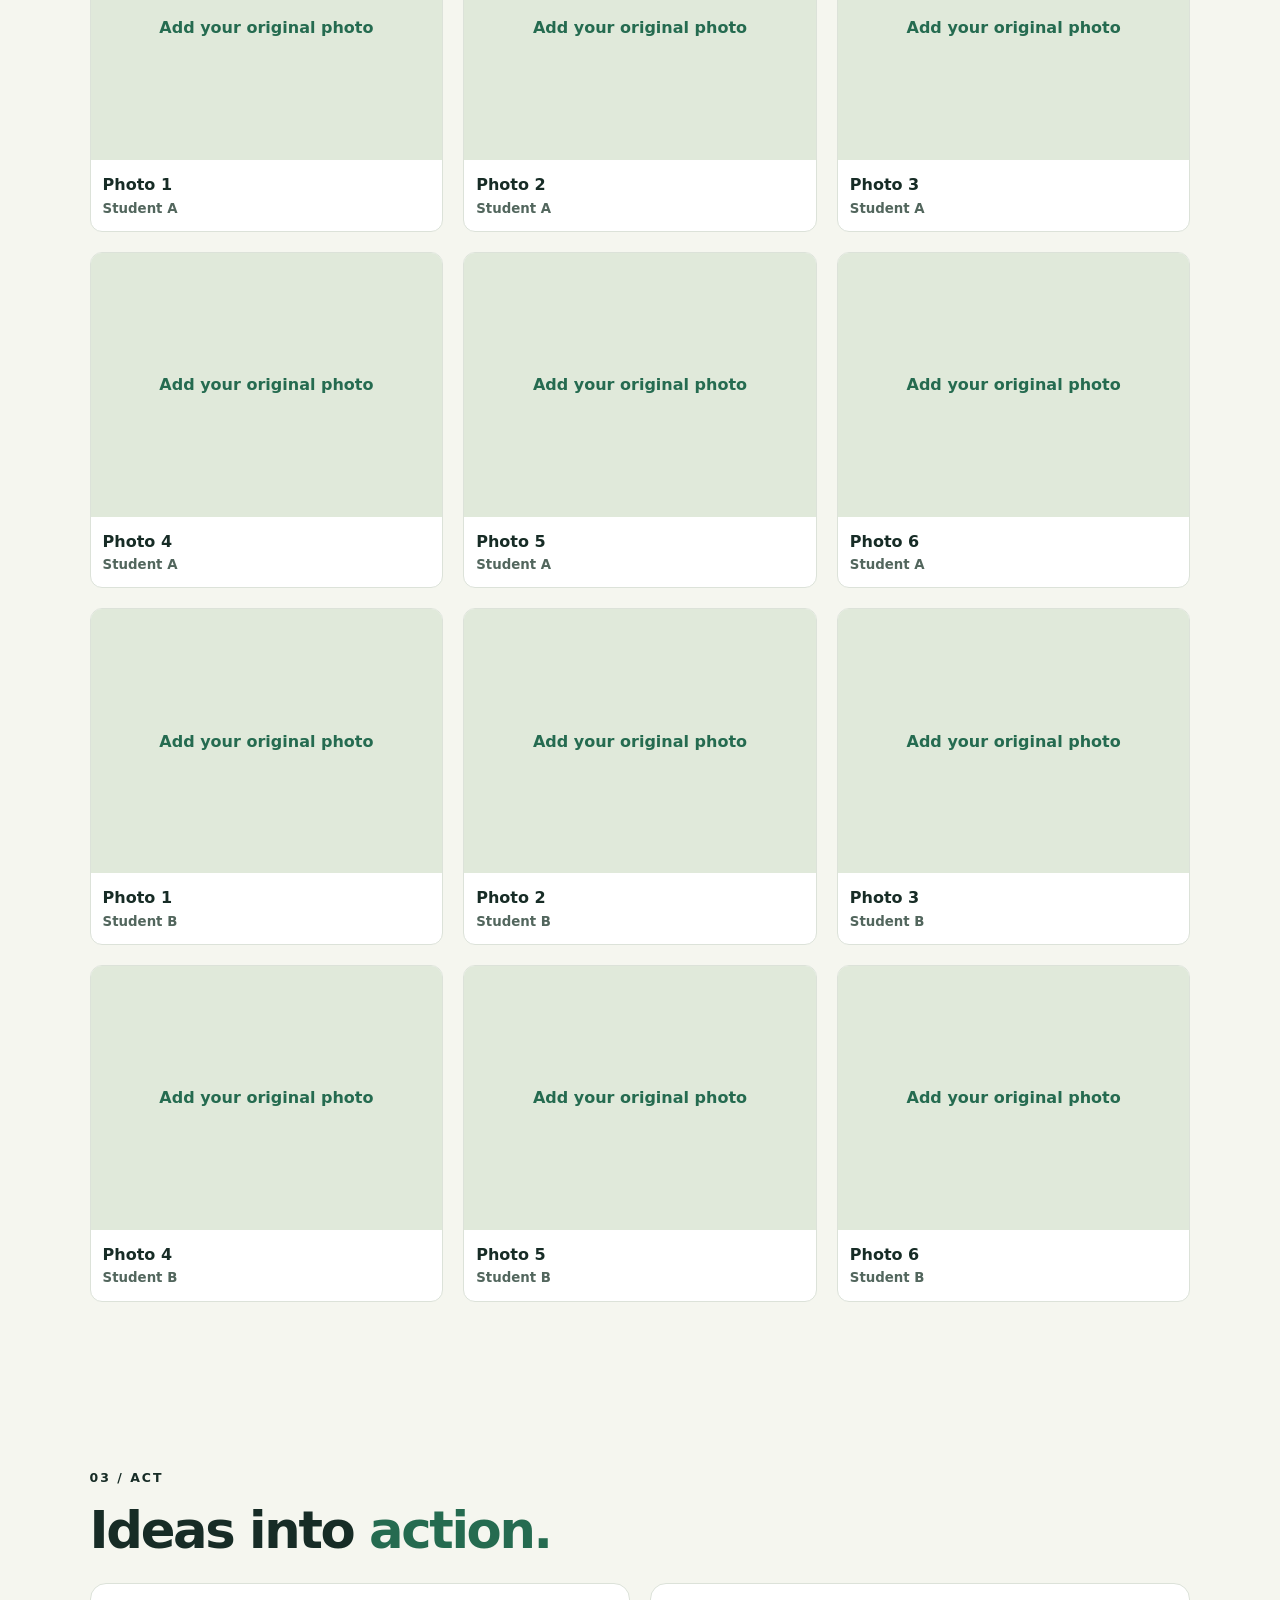
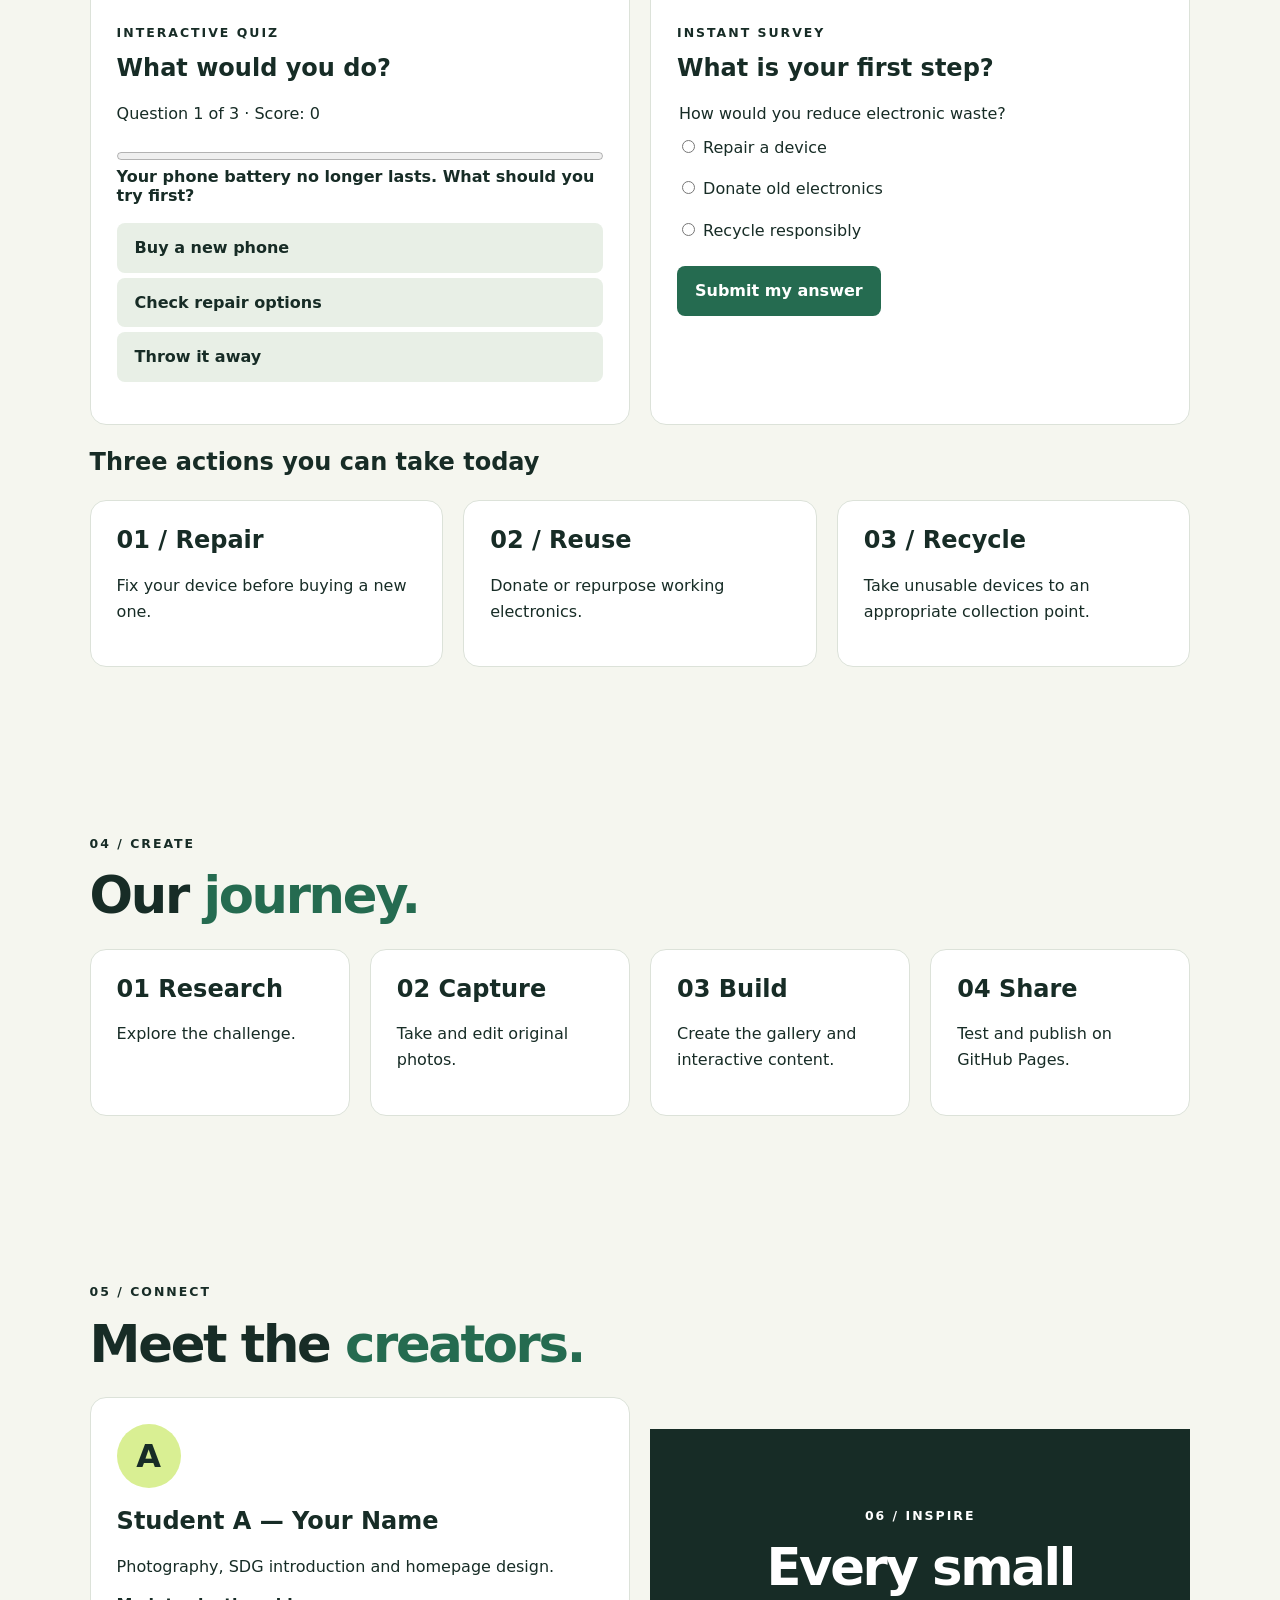
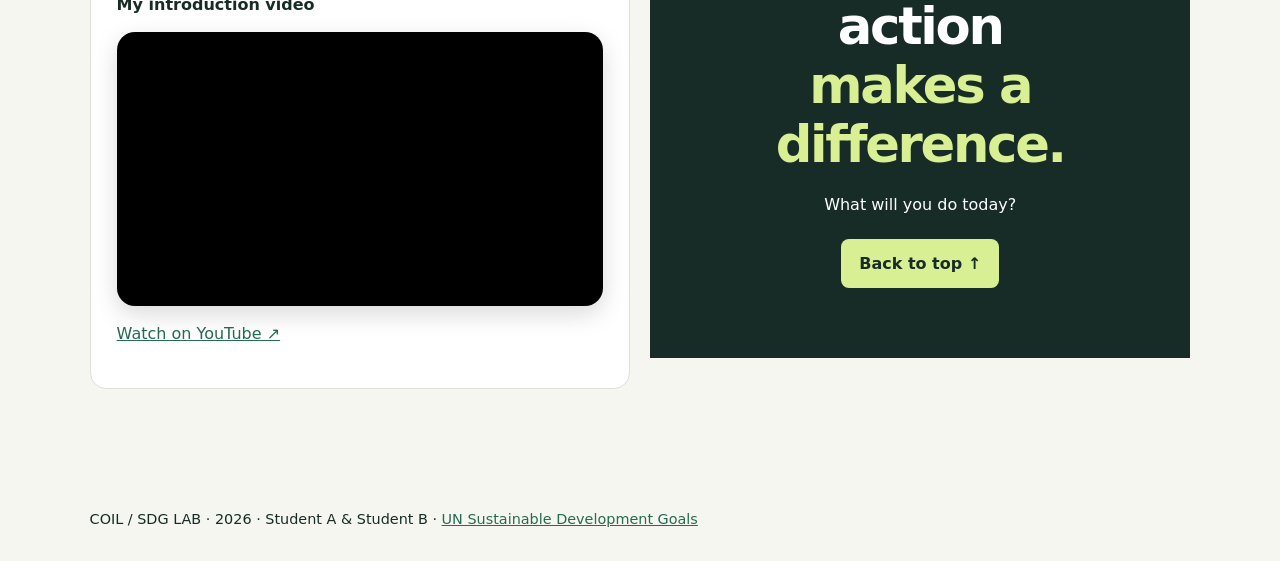
==== commit d4dc3a50: "Delete Student B article from index.html Removed section for Student B without video." ====
--- a/index.html
+++ b/index.html
@@ -259,19 +259,6 @@
 
             </article>
 
-            <!-- STUDENT B — WITHOUT VIDEO -->
-
-            <article>
-                <div class="avatar">B</div>
-
-                <h3>Student B — Partner's Name</h3>
-
-                <p>Problem research, photography and interactive quiz.</p>
-            </article>
-
-        </div>
-    </section>
-
     <!-- FINAL MESSAGE -->
 
     <section class="closing">
